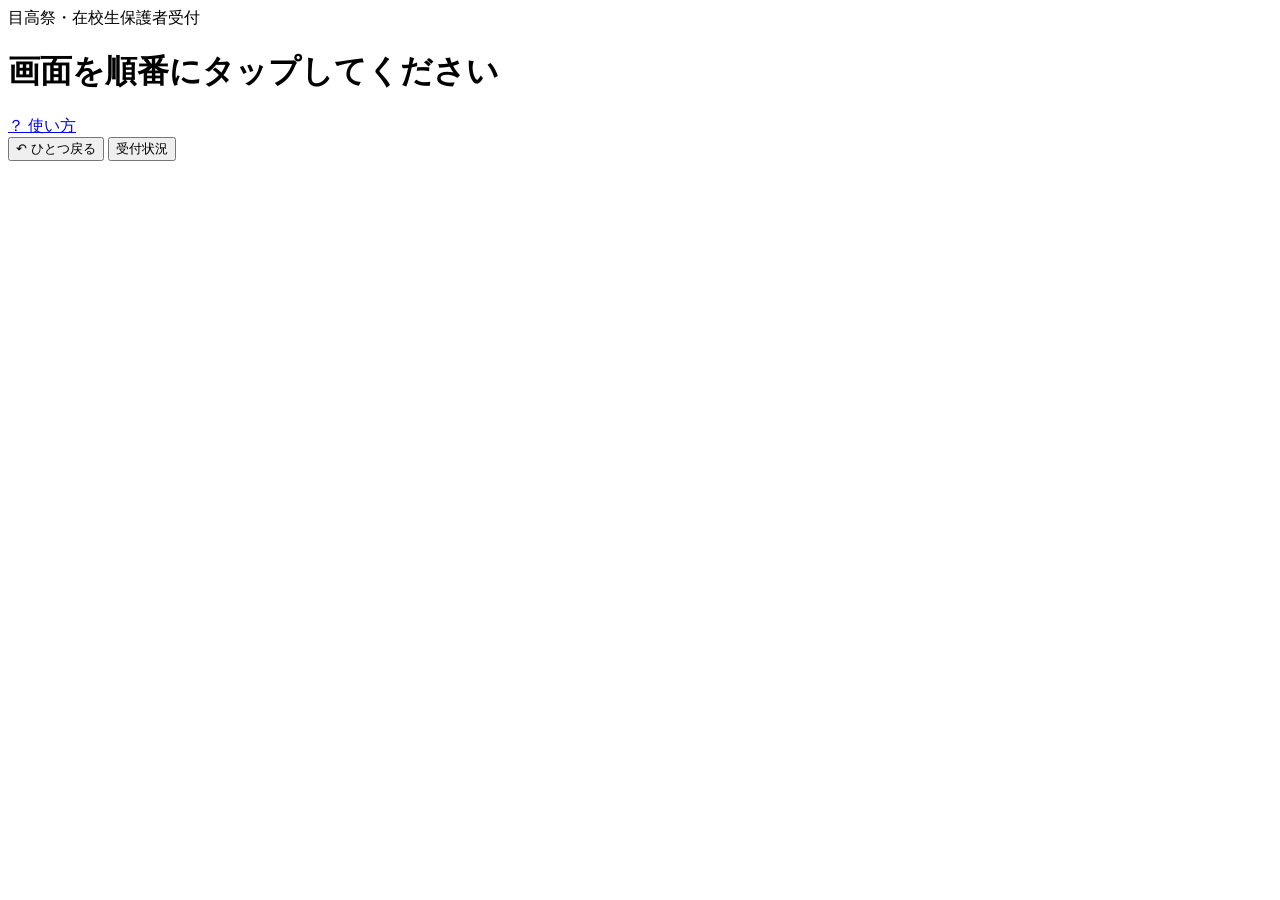
==== index.html @ 8adcd830 "Add guardian tap check-in UI" ====
<!doctype html>
<html lang="ja">
<head>
<meta charset="utf-8">
<meta name="viewport" content="width=device-width,initial-scale=1,viewport-fit=cover">
<title>在校生保護者 かんたん受付</title>
<link rel="stylesheet" href="style.css">
</head>
<body>
<header class="topbar">
  <div>
    <div class="eyebrow">目高祭・在校生保護者受付</div>
    <h1>画面を順番にタップしてください</h1>
  </div>
  <a class="help" href="manual.html">？ 使い方</a>
</header>

<main id="app" class="app-shell" aria-live="polite"></main>

<footer class="footer">
  <button id="undoBtn" class="footer-btn" type="button">↶ ひとつ戻る</button>
  <button id="adminBtn" class="footer-btn" type="button">受付状況</button>
</footer>

<script src="app.js"></script>
</body>
</html>
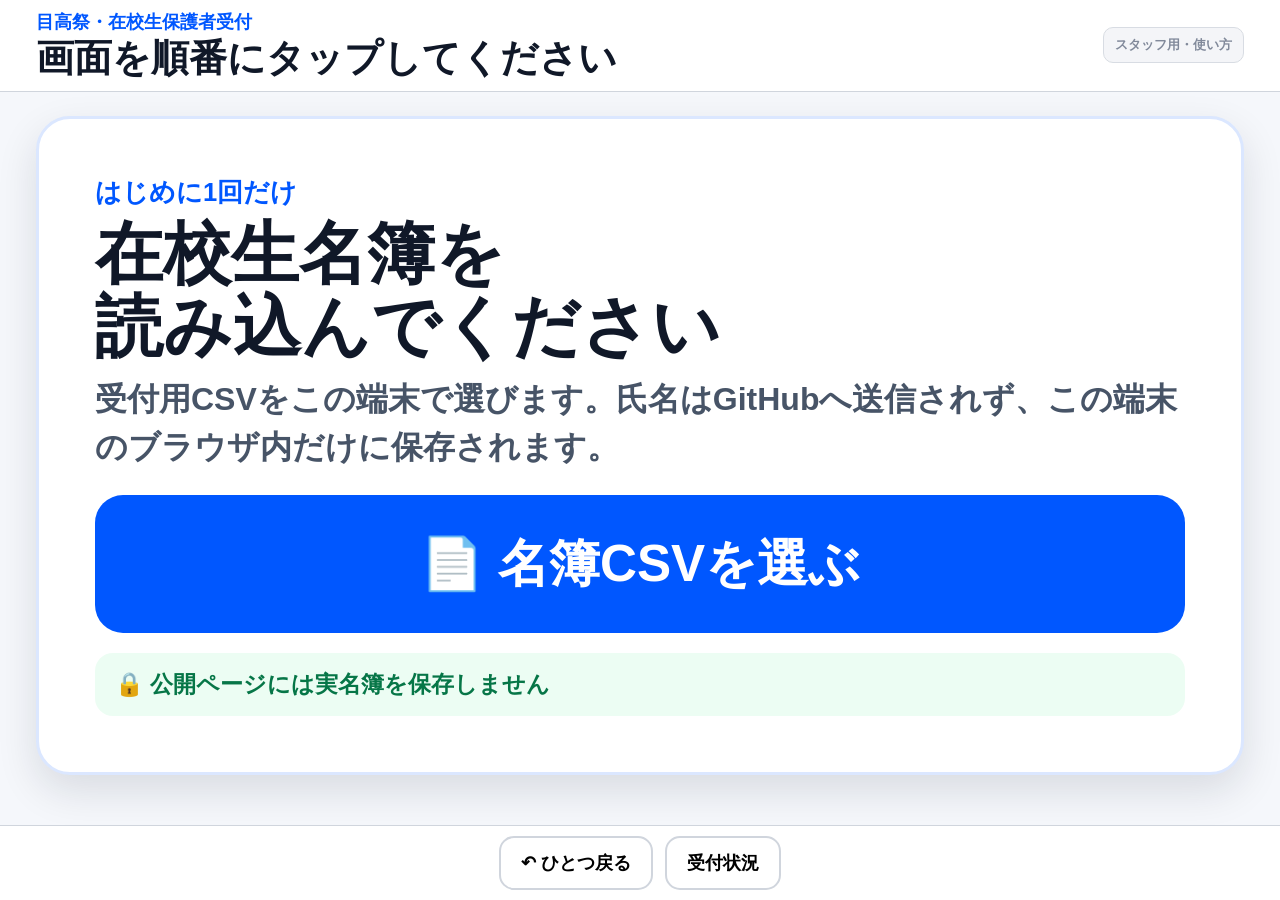
==== commit 607cc141: "Register offline service worker and de-emphasize staff help" ====
--- a/index.html
+++ b/index.html
@@ -3,6 +3,7 @@
 <head>
 <meta charset="utf-8">
 <meta name="viewport" content="width=device-width,initial-scale=1,viewport-fit=cover">
+<meta name="theme-color" content="#0057ff">
 <title>在校生保護者 かんたん受付</title>
 <link rel="stylesheet" href="style.css">
 </head>
@@ -12,7 +13,7 @@
     <div class="eyebrow">目高祭・在校生保護者受付</div>
     <h1>画面を順番にタップしてください</h1>
   </div>
-  <a class="help" href="manual.html">？ 使い方</a>
+  <a class="help" href="manual.html" aria-label="スタッフ向け使い方">スタッフ用・使い方</a>
 </header>
 
 <main id="app" class="app-shell" aria-live="polite"></main>
@@ -23,5 +24,12 @@
 </footer>
 
 <script src="app.js"></script>
+<script>
+if ('serviceWorker' in navigator) {
+  window.addEventListener('load', () => {
+    navigator.serviceWorker.register('./service-worker.js').catch(() => {});
+  });
+}
+</script>
 </body>
 </html>
--- a/style.css
+++ b/style.css
@@ -0,0 +1,23 @@
+:root{--bg:#f5f7fb;--ink:#101828;--muted:#475467;--panel:#fff;--line:#d0d5dd;--accent:#0057ff;--success:#067647;--shadow:0 16px 40px rgba(16,24,40,.12)}
+*{box-sizing:border-box}
+html,body{margin:0;min-height:100%;font-family:"UD Digi Kyokasho N-R","UD デジタル 教科書体 N-R","BIZ UDPGothic","BIZ UDゴシック","Yu Gothic UI","Yu Gothic",Meiryo,sans-serif;background:var(--bg);color:var(--ink);font-feature-settings:"palt" 0}
+body{padding-bottom:92px}button,a{font:inherit}button{cursor:pointer;touch-action:manipulation}
+.topbar{position:sticky;top:0;z-index:5;display:flex;gap:16px;justify-content:space-between;align-items:center;padding:14px clamp(18px,3vw,36px);background:rgba(255,255,255,.98);border-bottom:1px solid var(--line)}
+.eyebrow{font-size:clamp(14px,1.5vw,18px);font-weight:900;color:var(--accent)}h1{font-size:clamp(24px,3vw,38px);line-height:1.15;margin:3px 0 0;font-weight:900}
+.help{flex:none;text-decoration:none;color:#667085;background:#f2f4f7;border:1px solid #d0d5dd;padding:8px 11px;border-radius:10px;font-weight:800;font-size:13px;opacity:.82}
+.app-shell{width:min(1440px,100%);margin:0 auto;padding:clamp(18px,3vw,36px)}
+.step-kicker{font-size:clamp(18px,2vw,26px);font-weight:900;color:var(--accent);margin-bottom:7px}.step-title{font-size:clamp(38px,5.3vw,72px);line-height:1.08;margin:0 0 12px;font-weight:900;letter-spacing:0}.step-sub{font-size:clamp(21px,2.5vw,32px);line-height:1.5;color:var(--muted);margin:0 0 24px;font-weight:800}
+.grid{display:grid;grid-template-columns:repeat(3,minmax(0,1fr));gap:18px}.grid.two{grid-template-columns:repeat(2,minmax(0,1fr))}.grid.four{grid-template-columns:repeat(4,minmax(0,1fr))}
+.big-btn{min-height:138px;border:4px solid transparent;border-radius:28px;background:var(--panel);box-shadow:var(--shadow);display:flex;align-items:center;justify-content:center;text-align:center;padding:20px;font-weight:900;font-size:clamp(38px,4.6vw,66px);line-height:1.1;color:var(--ink)}
+.big-btn:active,.name-btn:active,.count-btn:active,.kana-btn:active{transform:scale(.97)}.big-btn.primary{background:var(--accent);color:#fff}.big-btn.secondary{border-color:var(--accent);color:var(--accent)}.big-btn.compact{min-height:82px;font-size:clamp(24px,2.6vw,36px)}
+.choice-summary{background:#eaf2ff;border:3px solid #8fb7ff;border-radius:22px;padding:16px 22px;font-size:clamp(23px,2.8vw,36px);font-weight:900;margin-bottom:22px}
+.kana-grid{display:grid;grid-template-columns:repeat(5,minmax(0,1fr));gap:18px}.kana-btn{min-height:132px;border:4px solid var(--accent);border-radius:28px;background:#fff;color:var(--accent);font-size:clamp(48px,6vw,78px);font-weight:900;box-shadow:var(--shadow)}
+.name-grid{display:grid;grid-template-columns:repeat(4,minmax(0,1fr));gap:14px}.name-btn{min-height:108px;border:3px solid var(--line);border-radius:22px;background:#fff;font-weight:900;font-size:clamp(27px,2.7vw,39px);line-height:1.2;padding:14px;box-shadow:0 8px 20px rgba(16,24,40,.08)}.name-btn.checked{background:#ecfdf3;border-color:#12b76a;color:#067647}
+.count-grid{display:grid;grid-template-columns:repeat(5,minmax(0,1fr));gap:18px}.count-btn{min-height:138px;border:3px solid #d0d5dd;border-radius:28px;background:#fff;box-shadow:var(--shadow);font-size:clamp(48px,5.5vw,72px);line-height:1;font-weight:900}.count-btn span{display:block;font-size:.42em;color:var(--muted);margin-top:7px}
+.success{min-height:60vh;border-radius:36px;background:#ecfdf3;border:5px solid #12b76a;display:flex;flex-direction:column;align-items:center;justify-content:center;text-align:center;padding:30px}.success .check{font-size:126px;line-height:1}.success h2{font-size:clamp(52px,8vw,96px);margin:8px 0;color:var(--success);font-weight:900}.success .total{font-size:clamp(36px,5vw,62px);font-weight:900}.success p{font-size:clamp(22px,2.8vw,34px);font-weight:800;color:#344054}
+.setup-card{background:#fff;border-radius:34px;padding:clamp(28px,5vw,56px);box-shadow:var(--shadow);border:3px solid #dbe7ff}.file-btn{display:flex;align-items:center;justify-content:center;min-height:138px;border-radius:28px;background:var(--accent);color:#fff;font-size:clamp(34px,4vw,56px);font-weight:900;padding:20px;text-align:center;cursor:pointer}.visually-hidden{position:absolute;width:1px;height:1px;padding:0;margin:-1px;overflow:hidden;clip:rect(0,0,0,0);white-space:nowrap;border:0}.privacy-note,.notice{margin-top:20px;border-radius:18px;padding:16px 20px;font-size:clamp(18px,1.8vw,24px);font-weight:800}.privacy-note{background:#ecfdf3;color:#067647}.notice{background:#fff4ed;color:#b54708}
+.admin-card{background:#fff;border-radius:24px;padding:24px;box-shadow:var(--shadow);margin:20px 0}.stats{display:grid;grid-template-columns:repeat(4,1fr);gap:14px}.stat{background:#fff;border:2px solid var(--line);border-radius:18px;padding:18px}.stat span{font-weight:800;color:var(--muted)}.stat strong{display:block;font-size:40px}.admin-actions{display:grid;grid-template-columns:repeat(2,1fr);gap:14px;margin-top:20px}.table-wrap{overflow:auto}table{width:100%;border-collapse:collapse;font-size:16px}th,td{padding:12px;border-bottom:1px solid var(--line);text-align:left;white-space:nowrap}
+.footer{position:fixed;left:0;right:0;bottom:0;z-index:6;display:flex;justify-content:center;gap:12px;padding:10px 16px calc(10px + env(safe-area-inset-bottom));background:rgba(255,255,255,.97);border-top:1px solid var(--line)}.footer-btn{min-height:54px;padding:9px 20px;border-radius:15px;border:2px solid var(--line);background:#fff;font-weight:900;font-size:18px}
+@media (min-width:1000px) and (orientation:landscape){body{padding-bottom:78px}.topbar{padding-top:10px;padding-bottom:10px}.app-shell{padding-top:24px;padding-bottom:24px}.grid{gap:22px}.grid.two{max-width:1040px;margin:0 auto}.big-btn{min-height:150px;font-size:clamp(46px,4.8vw,72px)}.kana-grid{grid-template-columns:repeat(5,minmax(150px,1fr));gap:22px}.kana-btn{min-height:150px;font-size:clamp(58px,6vw,84px)}.name-grid{grid-template-columns:repeat(5,minmax(0,1fr));gap:16px}.name-btn{min-height:112px;font-size:clamp(29px,2.35vw,38px)}.count-grid{grid-template-columns:repeat(5,minmax(0,1fr));gap:22px}.count-btn{min-height:150px;font-size:clamp(54px,5vw,76px)}}
+@media(max-width:800px){.grid,.grid.two,.grid.four,.name-grid,.stats,.admin-actions{grid-template-columns:repeat(2,minmax(0,1fr))}.kana-grid{grid-template-columns:repeat(5,minmax(0,1fr))}.count-grid{grid-template-columns:repeat(3,minmax(0,1fr))}.topbar{align-items:flex-start}.help{padding:7px 9px;font-size:12px}.big-btn{min-height:116px}.kana-btn{min-height:110px}}
+@media(max-width:520px){.app-shell{padding:18px 14px}.name-grid{grid-template-columns:repeat(2,minmax(0,1fr))}.name-btn{font-size:clamp(24px,6vw,31px)}.kana-grid{grid-template-columns:repeat(5,minmax(0,1fr));gap:8px}.kana-btn{min-height:82px;border-radius:18px;font-size:40px}.count-grid{grid-template-columns:repeat(2,minmax(0,1fr))}.big-btn{min-height:104px;font-size:clamp(32px,9vw,48px)}.footer-btn{font-size:16px;padding:8px 14px}}
